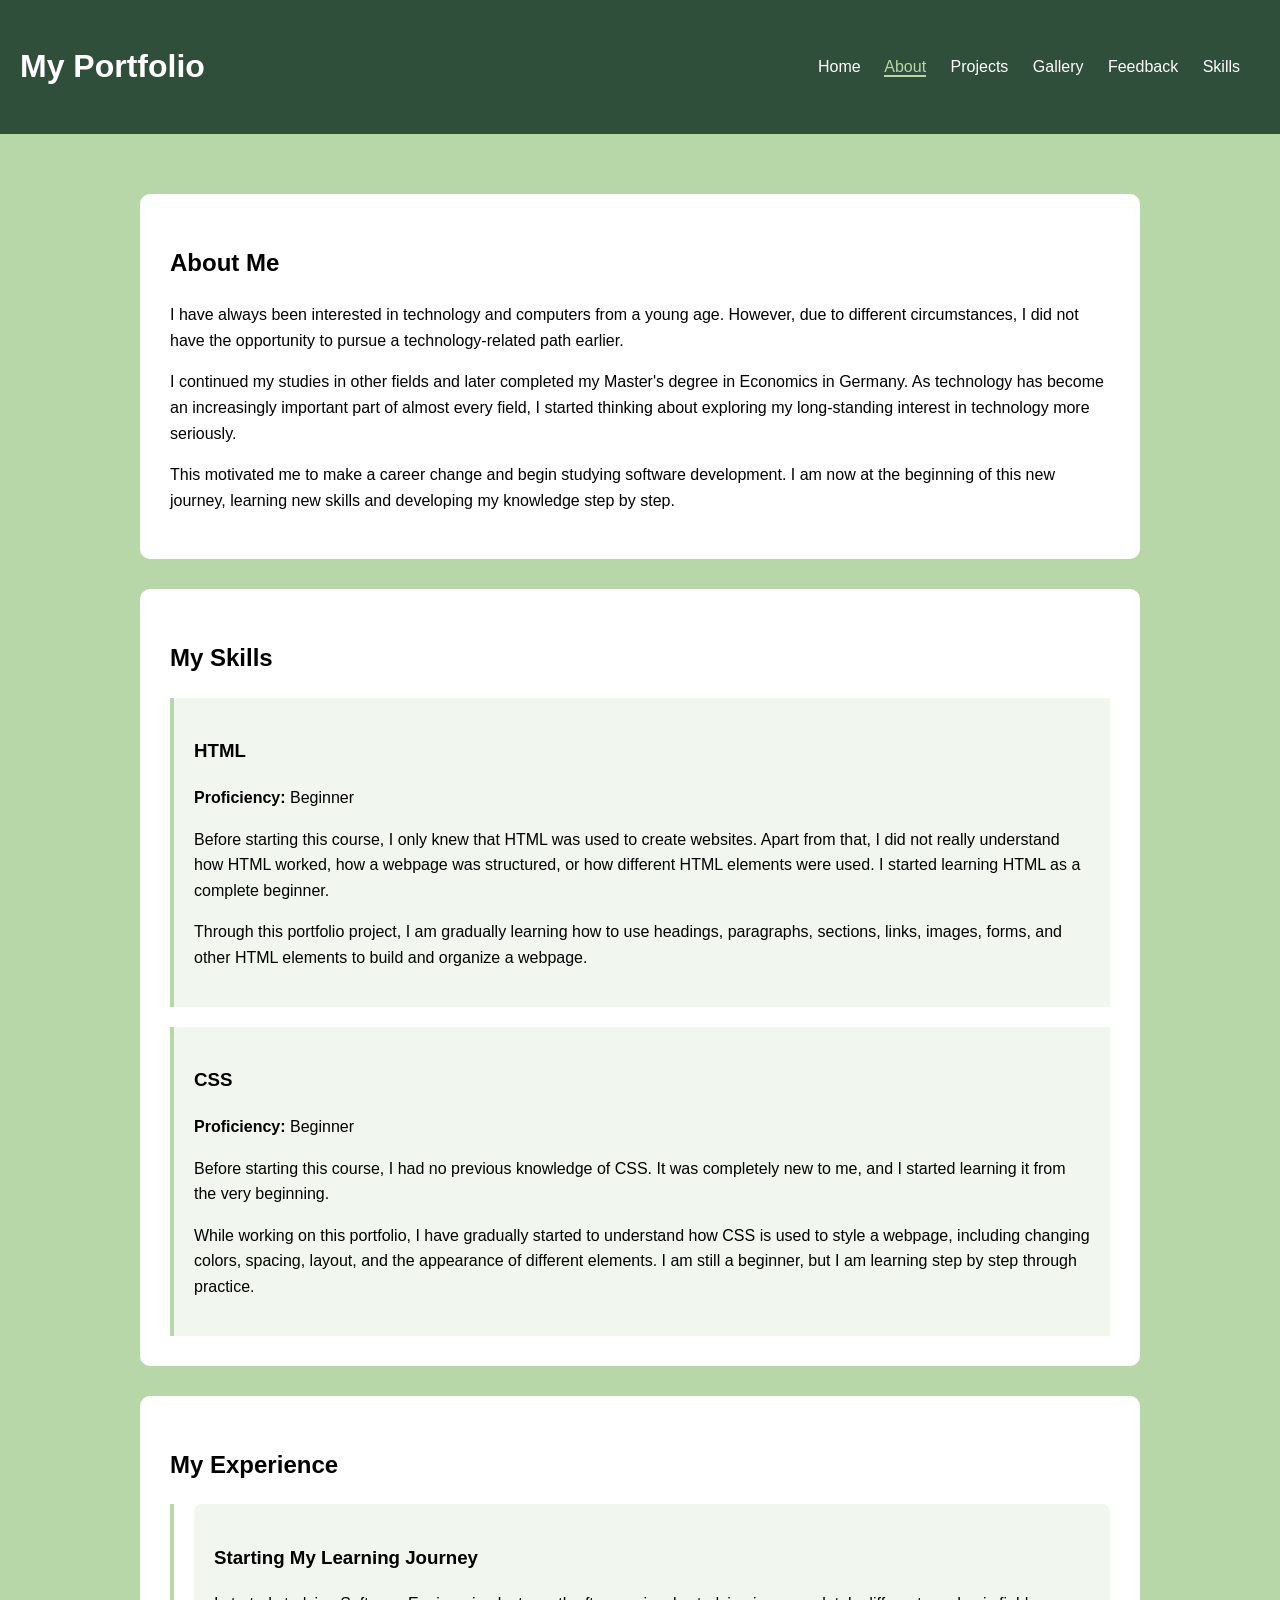
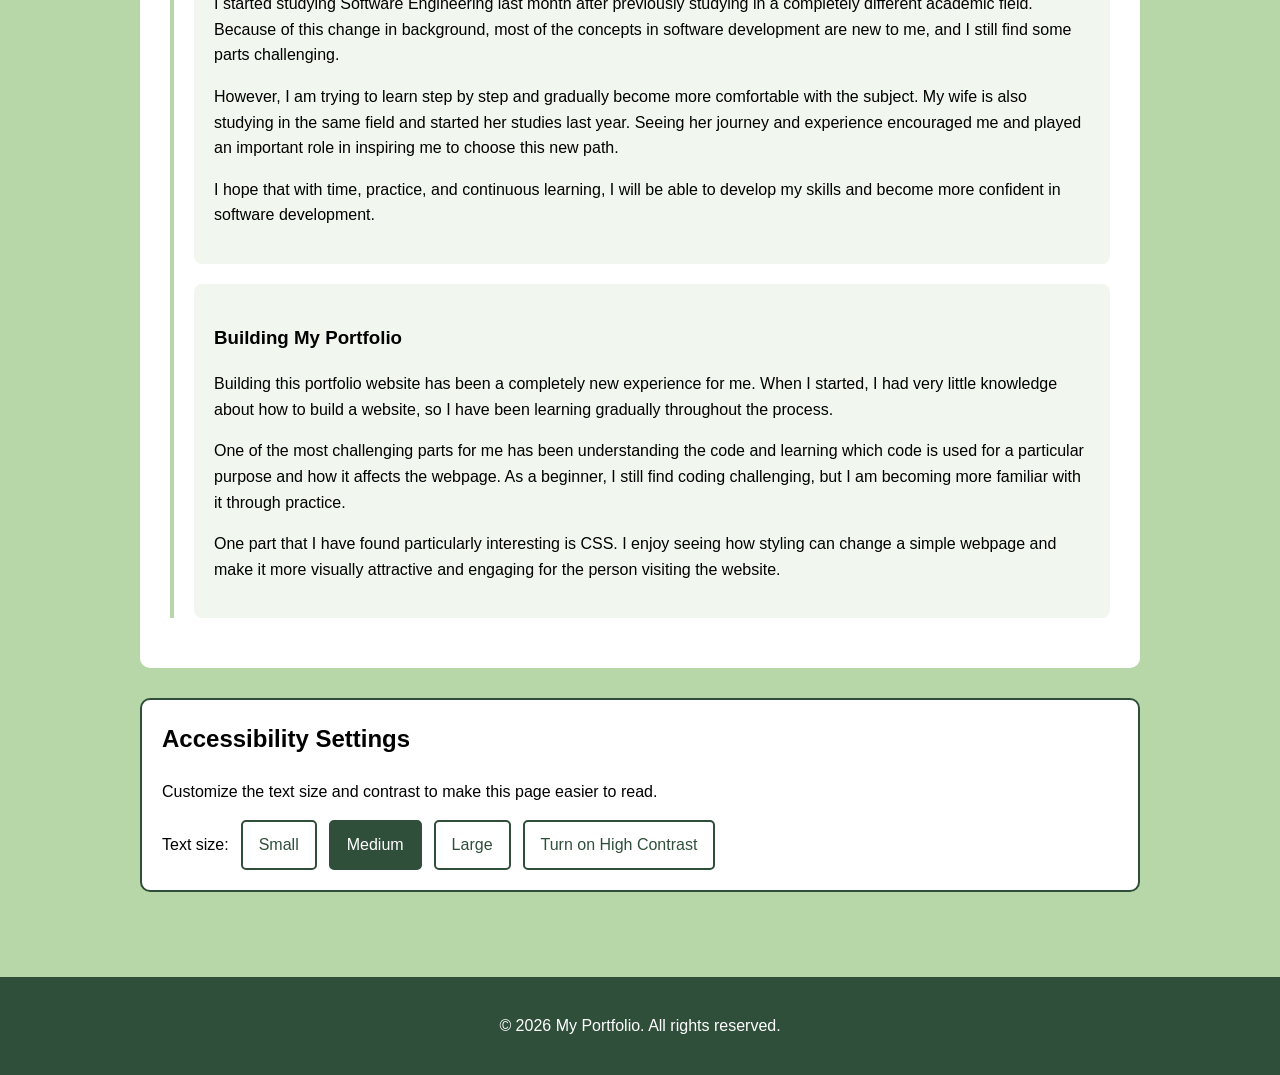
==== about.html @ 029462d0 "Add portfolio website and Lab 2 features" ====
<!DOCTYPE html>
<html lang="en">

<head>
    <meta charset="UTF-8">
    <meta name="viewport" content="width=device-width, initial-scale=1.0">

    <title>My Portfolio | About</title>

    <link rel="stylesheet" href="style.css">
    <link rel="stylesheet" href="js/a11y.css">

    <script src="js/a11y.js" defer></script>
</head>

<body>

    <header>
        <h1>My Portfolio</h1>

        <nav>
            <a href="index.html">Home</a>
            <a href="about.html" class="active">About</a>
            <a href="projects.html">Projects</a>
            <a href="gallery.html">Gallery</a>
            <a href="feedback.html">Feedback</a>
            <a href="skills.html">Skills</a>
        </nav>
    </header>

    <main>

        <section>
            <h2>About Me</h2>

            <p>
                I have always been interested in technology and computers from a young age.
                However, due to different circumstances, I did not have the opportunity to
                pursue a technology-related path earlier.
            </p>

            <p>
                I continued my studies in other fields and later completed my Master's degree
                in Economics in Germany. As technology has become an increasingly important
                part of almost every field, I started thinking about exploring my long-standing
                interest in technology more seriously.
            </p>

            <p>
                This motivated me to make a career change and begin studying software
                development. I am now at the beginning of this new journey, learning new
                skills and developing my knowledge step by step.
            </p>
        </section>

        <section>
            <h2>My Skills</h2>

            <div class="skill">
                <h3>HTML</h3>
                <p><strong>Proficiency:</strong> Beginner</p>

                <p>
                    Before starting this course, I only knew that HTML was used to create
                    websites. Apart from that, I did not really understand how HTML worked,
                    how a webpage was structured, or how different HTML elements were used.
                    I started learning HTML as a complete beginner.
                </p>

                <p>
                    Through this portfolio project, I am gradually learning how to use
                    headings, paragraphs, sections, links, images, forms, and other HTML
                    elements to build and organize a webpage.
                </p>
            </div>

            <div class="skill">
                <h3>CSS</h3>
                <p><strong>Proficiency:</strong> Beginner</p>

                <p>
                    Before starting this course, I had no previous knowledge of CSS.
                    It was completely new to me, and I started learning it from the very
                    beginning.
                </p>

                <p>
                    While working on this portfolio, I have gradually started to understand
                    how CSS is used to style a webpage, including changing colors, spacing,
                    layout, and the appearance of different elements. I am still a beginner,
                    but I am learning step by step through practice.
                </p>
            </div>
        </section>

        <section>
            <h2>My Experience</h2>

            <div class="timeline">

                <div class="timeline-item">
                    <h3>Starting My Learning Journey</h3>

                    <p>
                        I started studying Software Engineering last month after previously
                        studying in a completely different academic field. Because of this
                        change in background, most of the concepts in software development
                        are new to me, and I still find some parts challenging.
                    </p>

                    <p>
                        However, I am trying to learn step by step and gradually become more
                        comfortable with the subject. My wife is also studying in the same
                        field and started her studies last year. Seeing her journey and
                        experience encouraged me and played an important role in inspiring
                        me to choose this new path.
                    </p>

                    <p>
                        I hope that with time, practice, and continuous learning, I will be
                        able to develop my skills and become more confident in software
                        development.
                    </p>
                </div>

                <div class="timeline-item">
                    <h3>Building My Portfolio</h3>

                    <p>
                        Building this portfolio website has been a completely new experience
                        for me. When I started, I had very little knowledge about how to build
                        a website, so I have been learning gradually throughout the process.
                    </p>

                    <p>
                        One of the most challenging parts for me has been understanding the
                        code and learning which code is used for a particular purpose and how
                        it affects the webpage. As a beginner, I still find coding challenging,
                        but I am becoming more familiar with it through practice.
                    </p>

                    <p>
                        One part that I have found particularly interesting is CSS. I enjoy
                        seeing how styling can change a simple webpage and make it more
                        visually attractive and engaging for the person visiting the website.
                    </p>
                </div>

            </div>
        </section>

        <!-- Accessibility Settings -->
        <section id="a11yPanel" aria-labelledby="a11yHeading">

            <h2 id="a11yHeading">Accessibility Settings</h2>

            <p>
                Customize the text size and contrast to make this page easier to read.
            </p>

            <div class="a11y-controls">

                <span>Text size:</span>

                <button
                    type="button"
                    data-text-size="small"
                    aria-pressed="false">
                    Small
                </button>

                <button
                    type="button"
                    data-text-size="medium"
                    aria-pressed="true">
                    Medium
                </button>

                <button
                    type="button"
                    data-text-size="large"
                    aria-pressed="false">
                    Large
                </button>

                <button
                    type="button"
                    id="contrastToggle"
                    aria-pressed="false">
                    Turn on High Contrast
                </button>

            </div>
        </section>

    </main>

    <footer>
        <p>&copy; 2026 My Portfolio. All rights reserved.</p>
    </footer>

</body>

</html>
---- style.css ----
:root {
    --primary-color: #b7d7a8;
    --dark-color: #2f4f3a;
    --light-color: white;
    --card-color: #f1f7ee;
}

html {
    scroll-behavior: smooth;
}

body {
    margin: 0;
    background-color: var(--primary-color);
    font-family: Arial, sans-serif;
    line-height: 1.6;
}

header {
    background-color: var(--dark-color);
    color: var(--light-color);
    padding: 20px;
    display: flex;
    justify-content: space-between;
    align-items: center;
}

nav a {
    color: var(--light-color);
    text-decoration: none;
    margin-right: 20px;
}

nav a:hover {
    color: var(--primary-color);
}

nav a.active {
    color: var(--primary-color);
    border-bottom: 2px solid var(--primary-color);
}

nav a:focus {
    outline: 2px solid var(--light-color);
    outline-offset: 4px;
}

main {
    max-width: 1000px;
    margin: 40px auto;
    padding: 20px;
}

.hero {
    background-color: var(--light-color);
    padding: 40px;
    border-radius: 10px;
    animation: fadeIn 0.8s ease;
}

.seed-mark {
    color: var(--dark-color);
    font-weight: bold;
    letter-spacing: 1px;
}

.hero h2 {
    font-size: 36px;
    margin-bottom: 10px;
}

.hero p {
    font-size: 18px;
}

.contact-link {
    display: inline-block;
    margin-top: 10px;
    padding: 10px 18px;
    background-color: var(--dark-color);
    color: var(--light-color);
    text-decoration: none;
    border-radius: 5px;
}

.home-info {
    background-color: var(--light-color);
    margin-top: 30px;
    padding: 30px;
    border-radius: 10px;
}

main section {
    background-color: var(--light-color);
    padding: 30px;
    margin-bottom: 30px;
    border-radius: 10px;
}

.skill {
    background-color: var(--card-color);
    padding: 20px;
    margin-top: 20px;
    border-left: 4px solid var(--primary-color);
}

.timeline {
    border-left: 4px solid var(--primary-color);
    padding-left: 20px;
}

.timeline-item {
    background-color: var(--card-color);
    padding: 20px;
    margin-bottom: 20px;
    border-radius: 8px;
}

.project-card {
    background-color: var(--card-color);
    padding: 25px;
    border-left: 4px solid var(--primary-color);
    border-radius: 8px;
}

.gallery {
    display: grid;
    grid-template-columns: repeat(3, 1fr);
    gap: 20px;
}

.gallery figure {
    margin: 0;
    background-color: var(--card-color);
    padding: 10px;
    border-radius: 8px;
}

.gallery img {
    width: 100%;
    height: 200px;
    object-fit: cover;
    border-radius: 6px;
}

.gallery figcaption {
    margin-top: 10px;
}

.contact form {
    display: flex;
    flex-direction: column;
}

.contact label {
    margin-top: 15px;
    margin-bottom: 5px;
    font-weight: bold;
}

.contact input,
.contact textarea {
    padding: 10px;
    border: 1px solid #cccccc;
    border-radius: 5px;
    font-size: 16px;
}

.contact button {
    margin-top: 20px;
    padding: 12px;
    border: none;
    border-radius: 5px;
    background-color: var(--dark-color);
    color: var(--light-color);
    font-size: 16px;
    cursor: pointer;
    transition: background-color 0.3s ease;
}

.contact button:hover {
    background-color: var(--primary-color);
    color: var(--dark-color);
}

.contact-link:focus,
.contact button:focus {
    outline: 3px solid var(--dark-color);
    outline-offset: 3px;
}

.contact input:focus,
.contact textarea:focus {
    outline: 2px solid var(--dark-color);
    outline-offset: 2px;
}

footer {
    background-color: var(--dark-color);
    color: var(--light-color);
    text-align: center;
    padding: 20px;
}

@keyframes fadeIn {
    from {
        opacity: 0;
        transform: translateY(20px);
    }

    to {
        opacity: 1;
        transform: translateY(0);
    }
}

@media (max-width: 900px) {
    .gallery {
        grid-template-columns: repeat(2, 1fr);
    }
}

@media (max-width: 600px) {
    header {
        flex-direction: column;
        align-items: flex-start;
    }

    nav {
        margin-top: 10px;
    }

    nav a {
        display: inline-block;
        margin-bottom: 10px;
    }

    main {
        margin: 20px auto;
        padding: 10px;
    }

    .hero {
        padding: 25px;
    }

    .hero h2 {
        font-size: 28px;
    }

    .gallery {
        grid-template-columns: 1fr;
    }
}
---- js/a11y.css ----
/* Accessibility settings */

#a11yPanel {
    margin: 25px 0;
    padding: 20px;
    background-color: var(--light-color);
    border: 2px solid var(--dark-color);
    border-radius: 10px;
}

#a11yPanel h2 {
    margin-top: 0;
}

.a11y-controls {
    display: flex;
    flex-wrap: wrap;
    gap: 12px;
    align-items: center;
}

.a11y-controls button {
    padding: 10px 16px;
    border: 2px solid var(--dark-color);
    border-radius: 5px;
    background-color: white;
    color: var(--dark-color);
    font: inherit;
    cursor: pointer;
}

.a11y-controls button:hover,
.a11y-controls button[aria-pressed="true"] {
    background-color: var(--dark-color);
    color: white;
}

.a11y-controls button:focus-visible {
    outline: 3px solid #b00020;
    outline-offset: 3px;
}

/* Text sizes */

body.text-small {
    font-size: 14px;
}

body.text-medium {
    font-size: 16px;
}

body.text-large {
    font-size: 20px;
}

/* High contrast mode */

body.high-contrast {
    background-color: #000;
    color: #fff;
}

body.high-contrast header,
body.high-contrast main,
body.high-contrast section,
body.high-contrast footer,
body.high-contrast article,
body.high-contrast #a11yPanel {
    background-color: #000;
    color: #fff;
    border-color: #ff0;
}

body.high-contrast h1,
body.high-contrast h2,
body.high-contrast h3,
body.high-contrast p,
body.high-contrast label,
body.high-contrast li,
body.high-contrast a,
body.high-contrast span {
    color: #fff;
}

body.high-contrast a {
    text-decoration: underline;
}

body.high-contrast input,
body.high-contrast select,
body.high-contrast textarea {
    background-color: #000;
    color: #fff;
    border: 2px solid #ff0;
}

body.high-contrast button {
    background-color: #000;
    color: #ff0;
    border: 2px solid #ff0;
}

body.high-contrast button:focus-visible,
body.high-contrast a:focus-visible,
body.high-contrast input:focus-visible,
body.high-contrast select:focus-visible,
body.high-contrast textarea:focus-visible {
    outline: 3px solid #ff0;
    outline-offset: 3px;
}

@media (max-width: 600px) {
    #a11yPanel {
        padding: 15px;
    }

    .a11y-controls {
        flex-direction: column;
        align-items: stretch;
    }

    .a11y-controls button {
        width: 100%;
    }
}
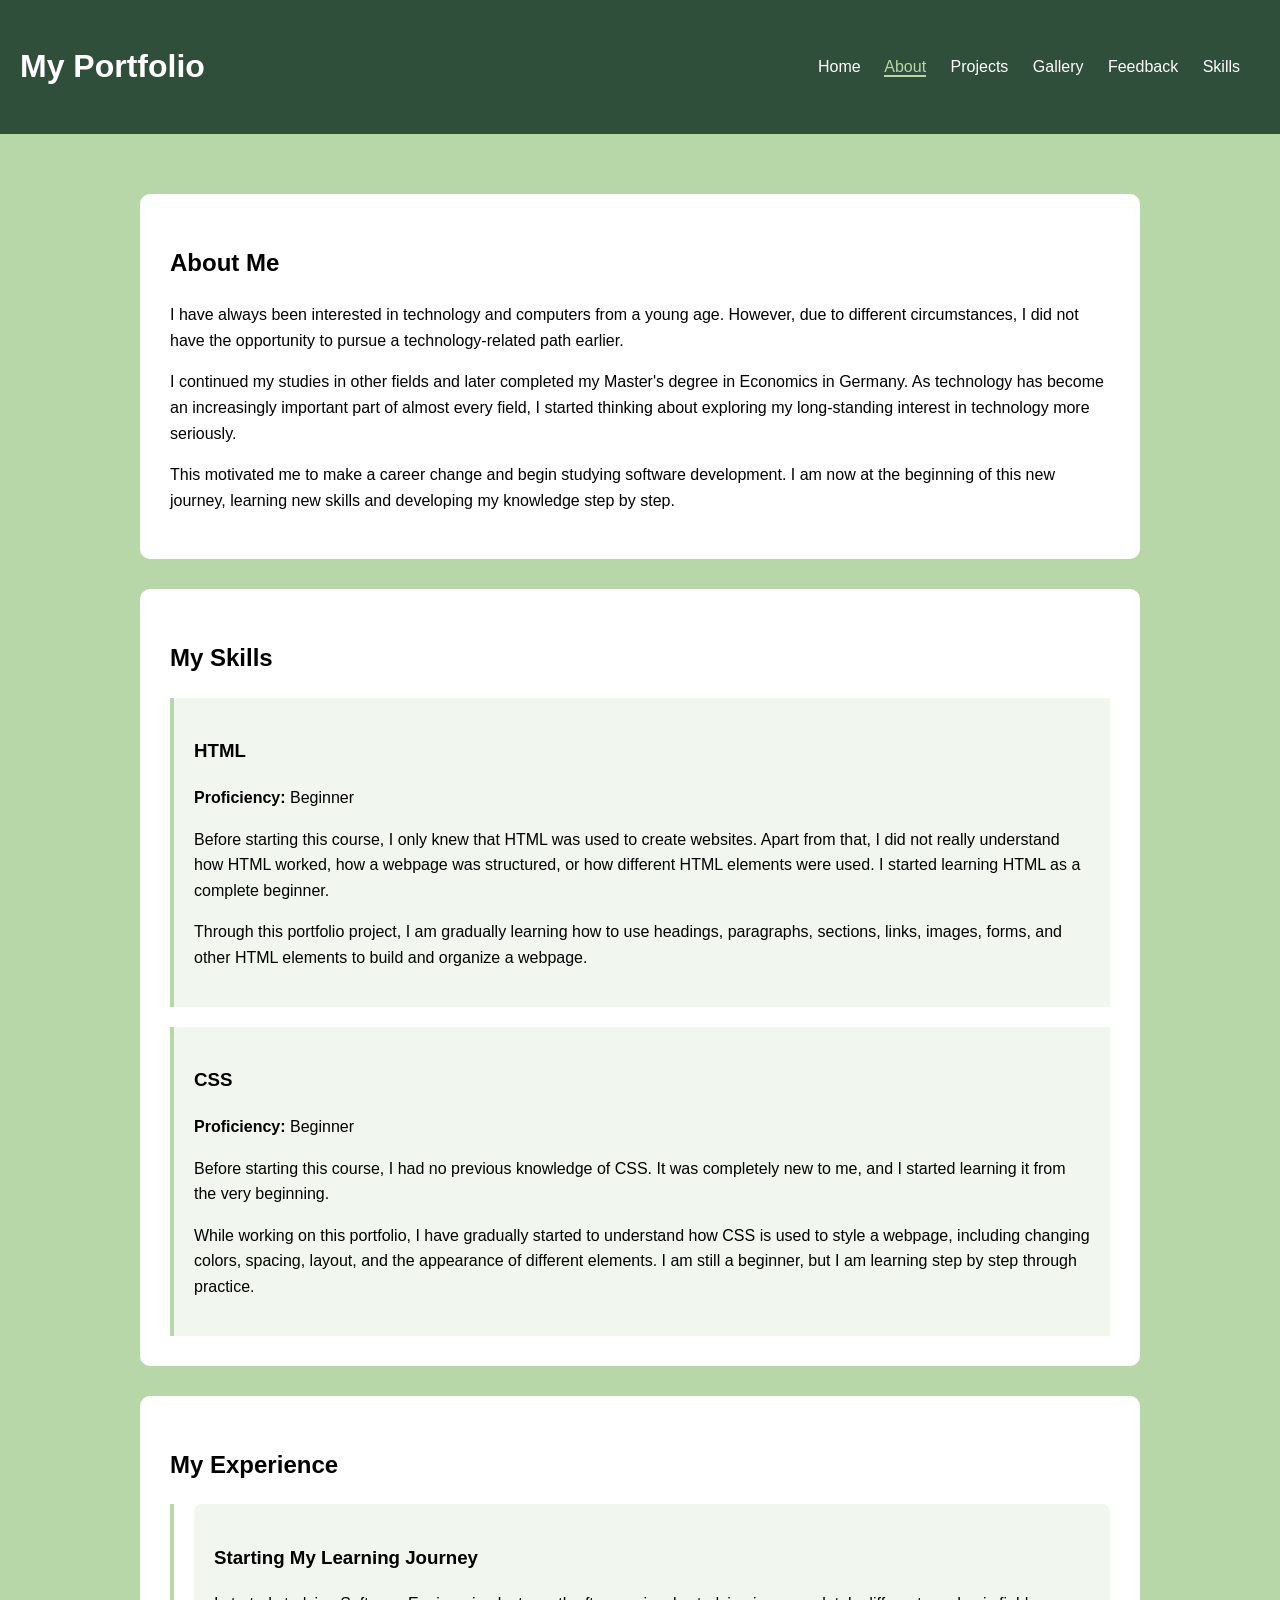
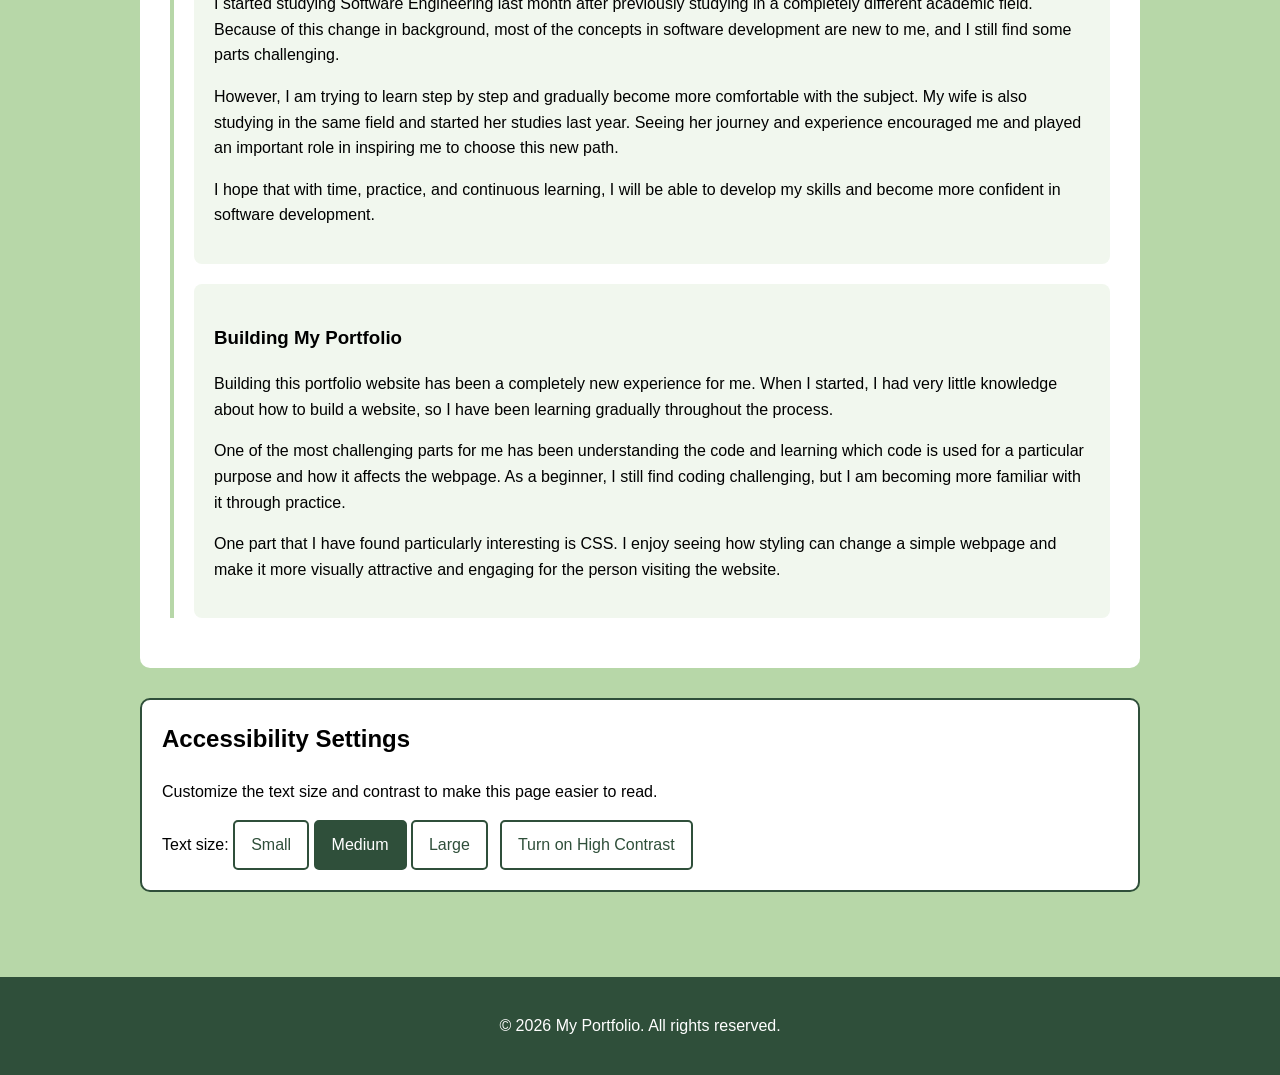
==== commit 26be588d: "Improve about page accessibility and navigation" ====
--- a/about.html
+++ b/about.html
@@ -19,9 +19,9 @@
     <header>
         <h1>My Portfolio</h1>
 
-        <nav>
+        <nav aria-label="Main navigation">
             <a href="index.html">Home</a>
-            <a href="about.html" class="active">About</a>
+            <a href="about.html" class="active" aria-current="page">About</a>
             <a href="projects.html">Projects</a>
             <a href="gallery.html">Gallery</a>
             <a href="feedback.html">Feedback</a>
@@ -161,28 +161,30 @@
 
             <div class="a11y-controls">
 
-                <span>Text size:</span>
-
-                <button
-                    type="button"
-                    data-text-size="small"
-                    aria-pressed="false">
-                    Small
-                </button>
-
-                <button
-                    type="button"
-                    data-text-size="medium"
-                    aria-pressed="true">
-                    Medium
-                </button>
-
-                <button
-                    type="button"
-                    data-text-size="large"
-                    aria-pressed="false">
-                    Large
-                </button>
+                <div role="group" aria-label="Text size">
+                    <span>Text size:</span>
+
+                    <button
+                        type="button"
+                        data-text-size="small"
+                        aria-pressed="false">
+                        Small
+                    </button>
+
+                    <button
+                        type="button"
+                        data-text-size="medium"
+                        aria-pressed="true">
+                        Medium
+                    </button>
+
+                    <button
+                        type="button"
+                        data-text-size="large"
+                        aria-pressed="false">
+                        Large
+                    </button>
+                </div>
 
                 <button
                     type="button"
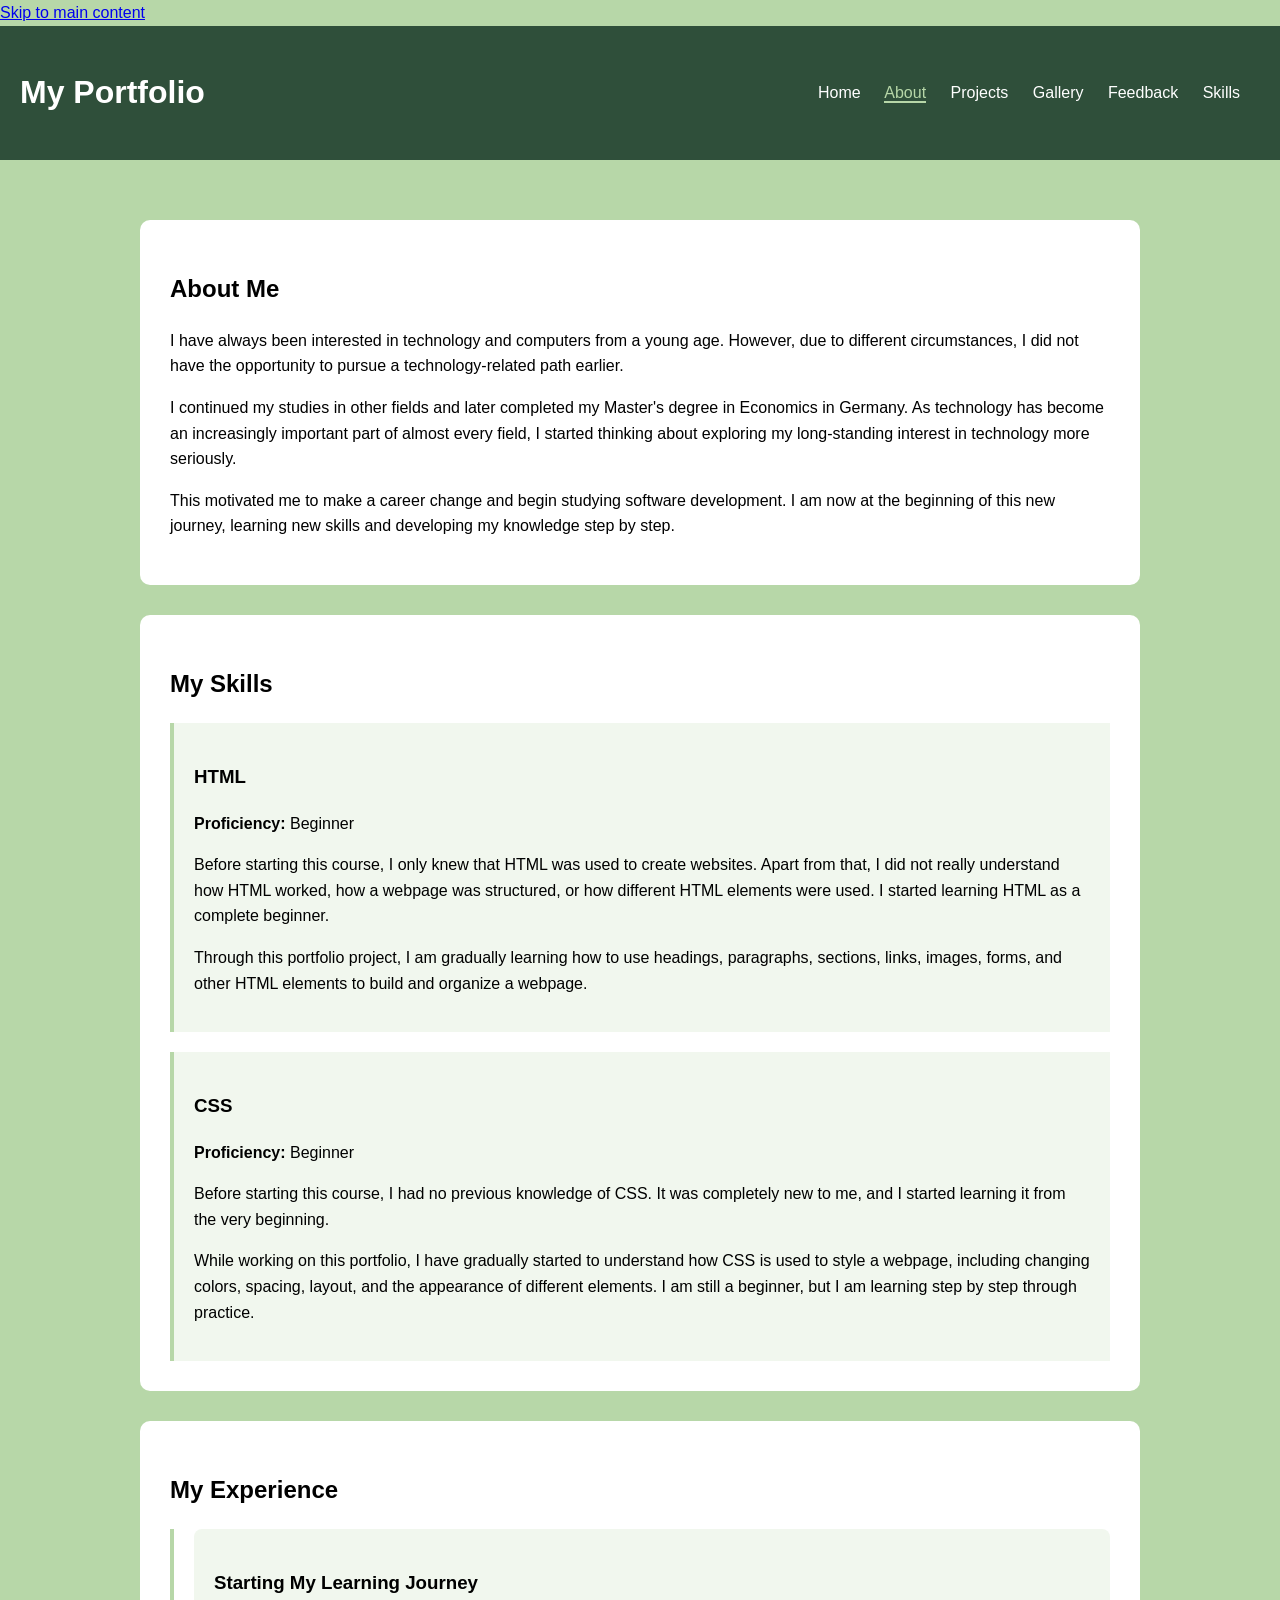
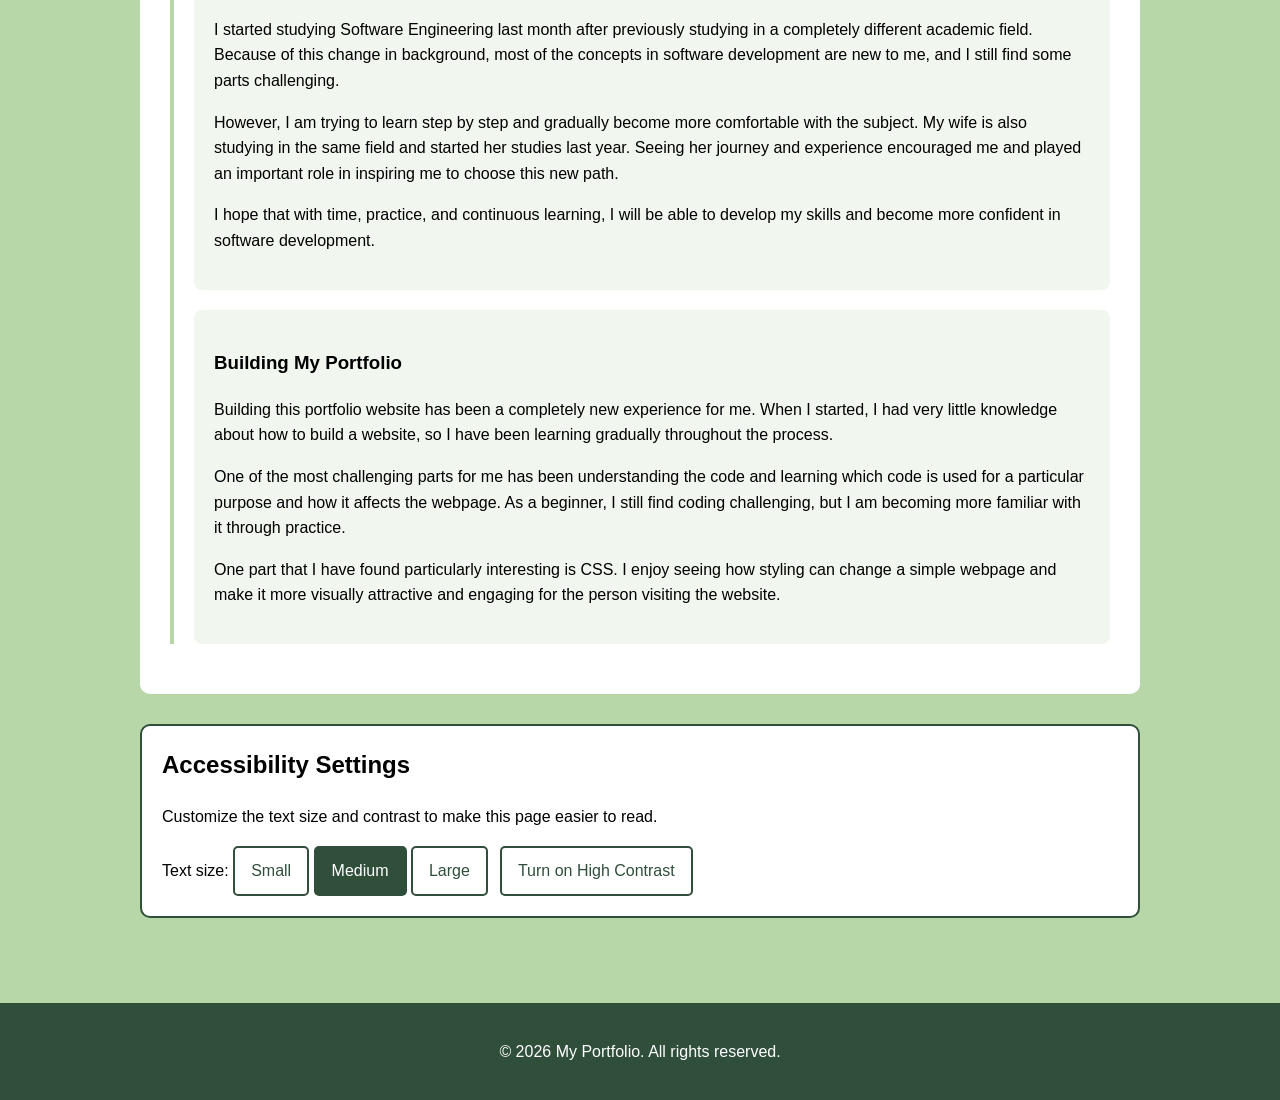
==== commit 4a77ef9e: "Improve about page SEO and keyboard accessibility" ====
--- a/about.html
+++ b/about.html
@@ -1,4 +1,3 @@
-
 <!DOCTYPE html>
 <html lang="en">
 
@@ -6,6 +5,8 @@
     <meta charset="UTF-8">
     <meta name="viewport" content="width=device-width, initial-scale=1.0">
 
+    <meta name="description" content="Learn about my educational background, software development journey, skills and experience through my personal portfolio.">
+
     <title>My Portfolio | About</title>
 
     <link rel="stylesheet" href="style.css">
@@ -15,6 +16,8 @@
 </head>
 
 <body>
+
+    <a href="#main-content" class="skip-link">Skip to main content</a>
 
     <header>
         <h1>My Portfolio</h1>
@@ -29,7 +32,7 @@
         </nav>
     </header>
 
-    <main>
+    <main id="main-content">
 
         <section>
             <h2>About Me</h2>
@@ -204,4 +207,4 @@
 
 </body>
 
-</html>
+</html>
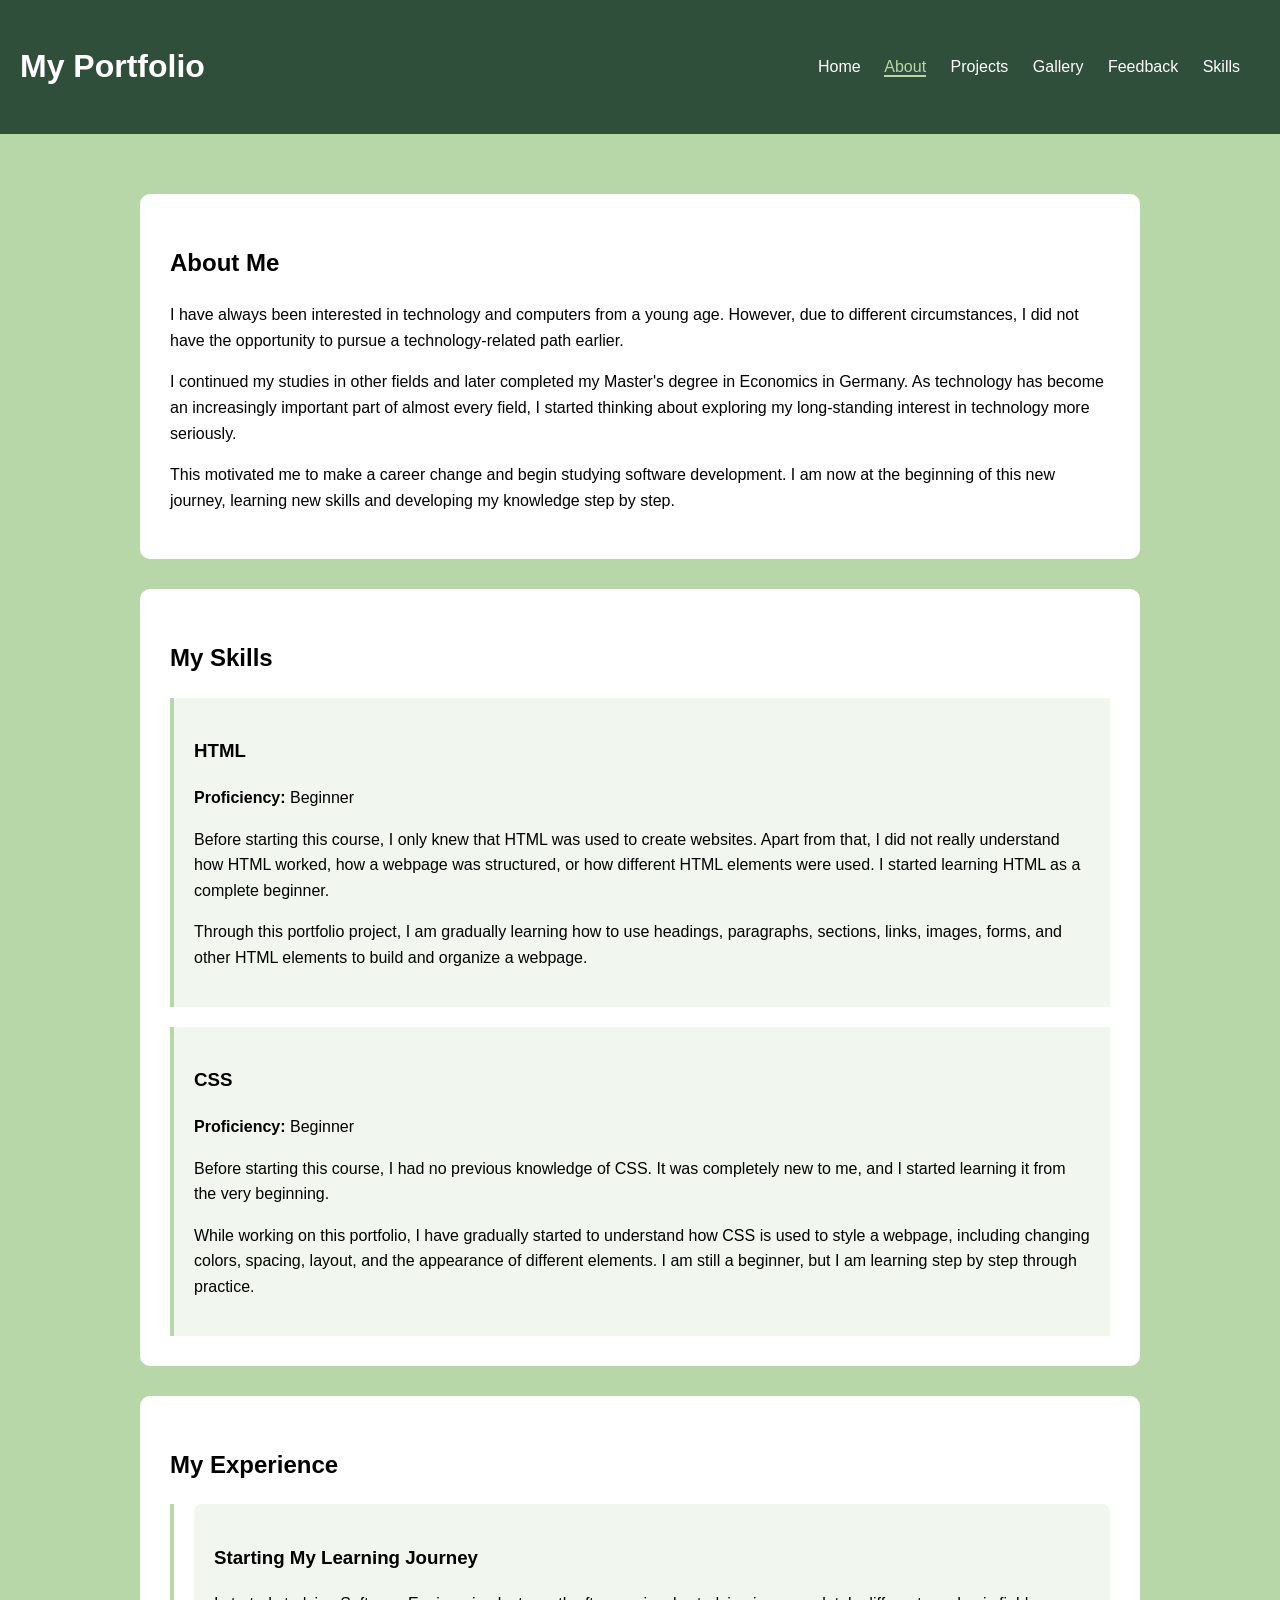
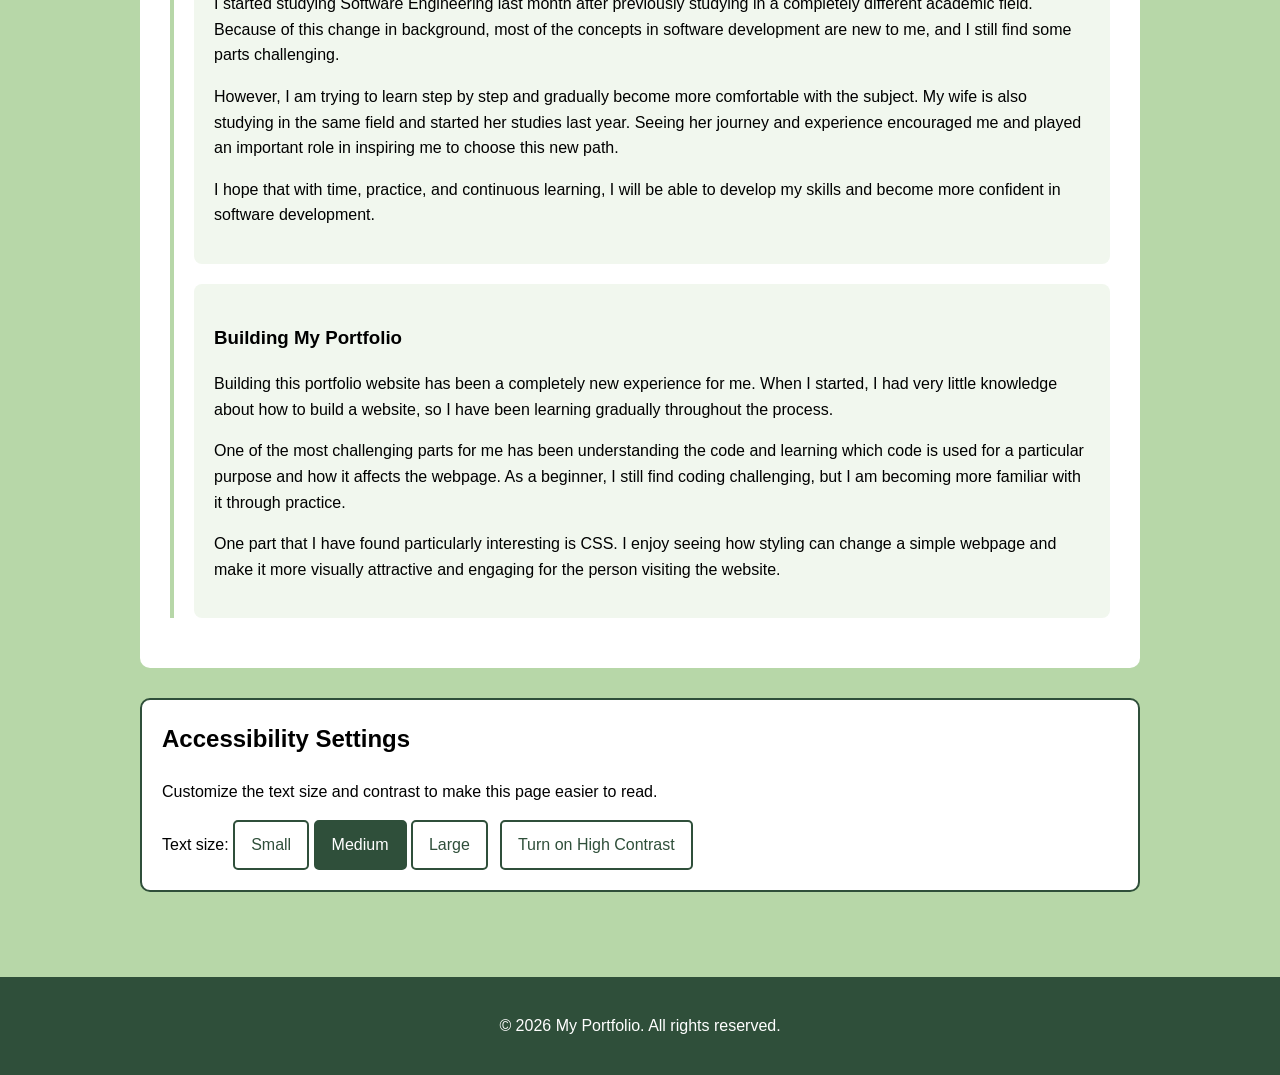
==== commit 1ecbe84e: "Improve about page screen reader accessibility" ====
--- a/about.html
+++ b/about.html
@@ -1,3 +1,4 @@
+
 <!DOCTYPE html>
 <html lang="en">
 
@@ -34,8 +35,8 @@
 
     <main id="main-content">
 
-        <section>
-            <h2>About Me</h2>
+        <section aria-labelledby="aboutHeading">
+            <h2 id="aboutHeading">About Me</h2>
 
             <p>
                 I have always been interested in technology and computers from a young age.
@@ -57,8 +58,8 @@
             </p>
         </section>
 
-        <section>
-            <h2>My Skills</h2>
+        <section aria-labelledby="mySkillsHeading">
+            <h2 id="mySkillsHeading">My Skills</h2>
 
             <div class="skill">
                 <h3>HTML</h3>
@@ -97,8 +98,8 @@
             </div>
         </section>
 
-        <section>
-            <h2>My Experience</h2>
+        <section aria-labelledby="experienceHeading">
+            <h2 id="experienceHeading">My Experience</h2>
 
             <div class="timeline">
 
@@ -207,4 +208,4 @@
 
 </body>
 
-</html>+</html>
--- a/style.css
+++ b/style.css
@@ -1,3 +1,4 @@
+
 :root {
     --primary-color: #b7d7a8;
     --dark-color: #2f4f3a;
@@ -45,6 +46,25 @@
     outline-offset: 4px;
 }
 
+/* Skip navigation link for keyboard users */
+.skip-link {
+    position: absolute;
+    top: -100px;
+    left: 10px;
+    z-index: 1000;
+    padding: 12px 18px;
+    background-color: var(--dark-color);
+    color: var(--light-color);
+    text-decoration: none;
+    border-radius: 5px;
+}
+
+.skip-link:focus {
+    top: 10px;
+    outline: 3px solid var(--light-color);
+    outline-offset: 3px;
+}
+
 main {
     max-width: 1000px;
     margin: 40px auto;
@@ -251,4 +271,19 @@
     .gallery {
         grid-template-columns: 1fr;
     }
-}+}
+
+/* Respect users who prefer reduced motion */
+@media (prefers-reduced-motion: reduce) {
+    html {
+        scroll-behavior: auto;
+    }
+
+    *,
+    *::before,
+    *::after {
+        animation-duration: 0.01ms !important;
+        animation-iteration-count: 1 !important;
+        transition-duration: 0.01ms !important;
+    }
+}
